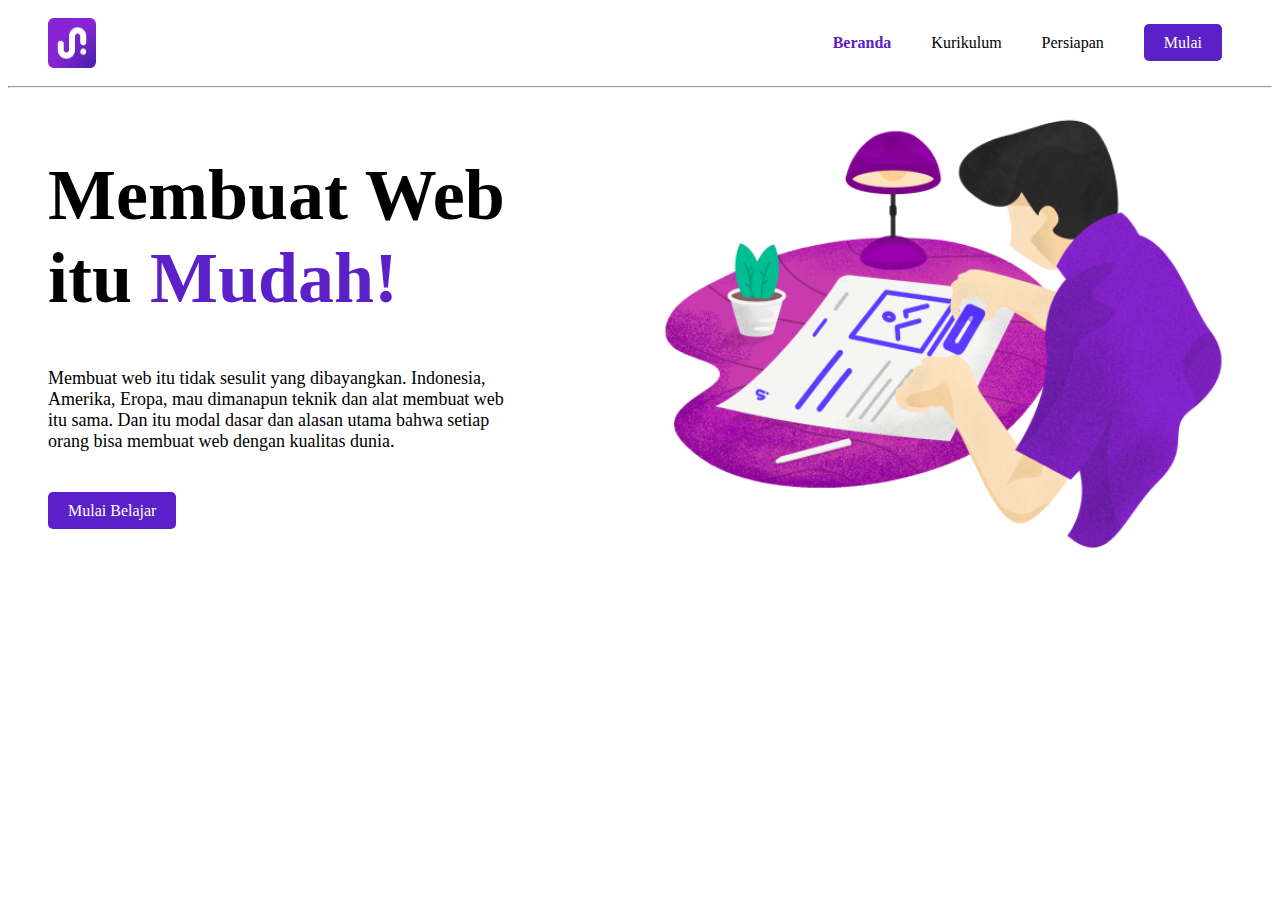
==== Pertemuan1/pertemuan1.html @ d74865fd "pertemuan 1" ====
<!DOCTYPE html>
<html lang="en">
<head>
    <meta charset="UTF-8">
    <meta http-equiv="X-UA-Compatible" content="IE=edge">
    <meta name="viewport" content="width=device-width, initial-scale=1.0">
    <link rel="stylesheet" href="style.css">
    <title>Pertemuan 1</title>
</head>
<body>
    <header>
        <nav>
            <img srcset="./images/logo-icon-normal.png 1x, ./images/logo-icon-normal@2x.png 2x" alt="logo" class="logo">
            <ul>
                <li><a href="#" class="active">Beranda</a></li>
                <li><a href="#">Kurikulum</a></li>
                <li><a href="#">Persiapan</a></li>
                <li><a href="#" class="btn-mulai">Mulai</a></li>
            </ul>
        </nav>
    </header>
    <hr>
    <main>
        <section>
            <div class="deskripsi">
                <h1>Membuat Web <br> itu <span>Mudah!</span></h1>
                <p>Membuat web itu tidak sesulit yang dibayangkan. Indonesia,<br> Amerika, Eropa,
                    mau dimanapun teknik dan alat membuat web <br>itu sama.
                    Dan itu modal dasar dan alasan utama bahwa setiap <br>orang bisa membuat web dengan kualitas dunia.
                </p>
                <a href="#" class="mulai">Mulai Belajar</a>
            </div>
            <div class="gambar">
                <img srcset="./images/img-hero.png 1x, ./images/img-hero@2x.png 2x" alt="gambar">
            </div>
        </section>
    </main>
    <script src="script.js"></script>
</body>
</html>
---- Pertemuan1/style.css ----
@import url('https://rsms.me/inter/inter.css');
body{
    font-family: 'Inter';
}
:root{
    --purple-color:#5B20C7;
    --dark-color: black;
    --white-color:white;
}
nav{
    display: flex;
    justify-content: space-between;
    padding: 10px 40px;
}
main{
    padding: 10px 40px;
}
nav ul{
    display: flex;
    list-style-type: none;
}
ul li{
    padding: 0 10px;
    margin-left: 20px;
}
a{
    text-decoration: none;
    color: var(--dark-color)
}
li> a:hover{
    border-bottom:2px solid var(--purple-color);
}
.btn-mulai:hover{
    color:var(--white-color);
}
section{
    display: grid;
    grid-template-columns: repeat(2,1fr);
    grid-column-gap: 30px;
}
.gambar img{
    width: 100%;
}
h1{
    font-size: 72px;
}
.active{
    color:var(--purple-color);
    font-weight: 900;
}
h1 span{
    color:var(--purple-color);
    margin:20px 0
}
.deskripsi p{
    margin-bottom: 50px;
    font-size: 18px;
}
.mulai,.btn-mulai{
    padding: 10px 20px;
    background-color:var(--purple-color);
    color:var(--white-color);
    border-radius: 5px;
}

@media(max-width:768px) {
    section{
        display: grid;
        grid-template-columns: 1fr;
    }
}
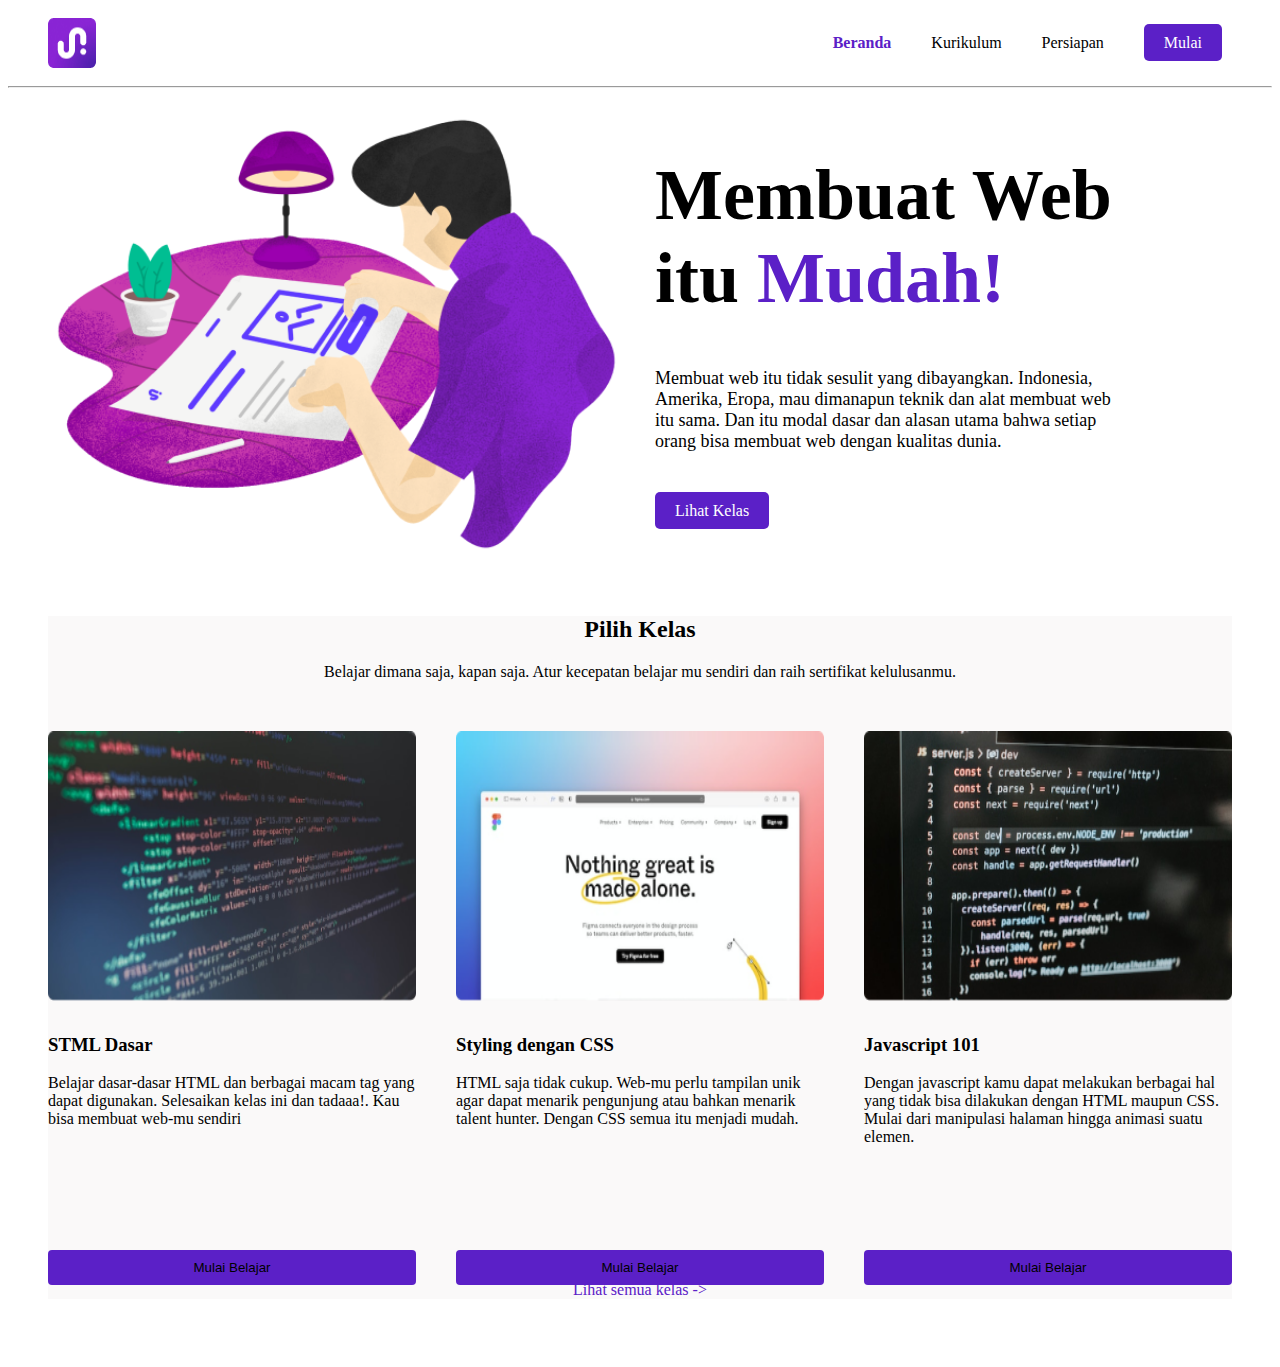
==== commit 98560a4a: "up" ====
--- a/Pertemuan1/pertemuan1.html
+++ b/Pertemuan1/pertemuan1.html
@@ -5,6 +5,7 @@
     <meta http-equiv="X-UA-Compatible" content="IE=edge">
     <meta name="viewport" content="width=device-width, initial-scale=1.0">
     <link rel="stylesheet" href="style.css">
+    <link rel="stylesheet" href="https://cdnjs.cloudflare.com/ajax/libs/font-awesome/6.2.0/css/all.min.css">
     <title>Pertemuan 1</title>
 </head>
 <body>
@@ -17,23 +18,78 @@
                 <li><a href="#">Persiapan</a></li>
                 <li><a href="#" class="btn-mulai">Mulai</a></li>
             </ul>
+            <i class="fa-solid fa-bars"></i>
         </nav>
     </header>
     <hr>
     <main>
-        <section>
+        <section class="intro">
+            
+            <div class="gambar">
+                <img srcset="./images/img-hero.png 1x, ./images/img-hero@2x.png 2x" alt="gambar">
+            </div>
             <div class="deskripsi">
                 <h1>Membuat Web <br> itu <span>Mudah!</span></h1>
                 <p>Membuat web itu tidak sesulit yang dibayangkan. Indonesia,<br> Amerika, Eropa,
                     mau dimanapun teknik dan alat membuat web <br>itu sama.
                     Dan itu modal dasar dan alasan utama bahwa setiap <br>orang bisa membuat web dengan kualitas dunia.
                 </p>
-                <a href="#" class="mulai">Mulai Belajar</a>
-            </div>
-            <div class="gambar">
-                <img srcset="./images/img-hero.png 1x, ./images/img-hero@2x.png 2x" alt="gambar">
+                <a href="#" class="mulai">Lihat Kelas</a>
             </div>
         </section>
+        <section class="content-section">
+            <div class="sub-judul">
+                <h2>Pilih Kelas</h2>
+                <p>
+                    Belajar dimana saja, kapan saja. Atur kecepatan belajar mu sendiri dan raih sertifikat kelulusanmu.
+                </p>
+            </div>
+            <div class="content">
+                <div class="card">
+                    <!-- <div class="card-image"> -->
+                        <img srcset="./images/img-html.png 1x, ./images/img-html@2x.png 2x" alt="coding" >
+                    <!-- </div> -->
+                    <div class="deskripsi">
+                        <h3>STML Dasar</h3>
+                        Belajar dasar-dasar HTML dan berbagai macam tag yang dapat digunakan. 
+                        Selesaikan kelas ini dan tadaaa!. Kau bisa membuat web-mu sendiri
+                    </div>
+                    <div class="card-footer">
+                        <button>Mulai Belajar</button>
+                    </div>
+                </div>
+                <div class="card">
+                    <!-- <div class="card-image"> -->
+                        <img srcset="./images/img-css.png 1x, ./images/img-css@2x@2x.png 2x" alt="coding" >
+                    <!-- </div> -->
+                    <div class="deskripsi">
+                       <h3>Styling dengan CSS</h3> 
+                       HTML saja tidak cukup. Web-mu perlu tampilan unik agar dapat menarik pengunjung atau bahkan menarik talent hunter. Dengan CSS semua itu menjadi mudah.
+                    </div>
+                    <div class="card-footer">
+                        <button>Mulai Belajar</button>
+                    </div>
+                </div>
+                <div class="card">
+                    <!-- <div class="card-image"> -->
+                        <img srcset="./images/img-js.png 1x, ./images/img-js@2x@2x.png 2x" alt="coding" >
+                    <!-- </div> -->
+                    <div class="deskripsi">
+                        <h3>Javascript 101</h3>
+                        Dengan javascript kamu dapat melakukan berbagai hal yang tidak bisa dilakukan dengan HTML maupun CSS. Mulai dari manipulasi halaman hingga animasi suatu elemen. 
+                    </div>
+                    <div class="card-footer">
+                        <button>Mulai Belajar</button>
+                    </div>
+                </div>
+            </div>
+        
+
+            <div class="pilih">
+                <a href="">Lihat semua kelas -></a> 
+            </div>
+    </section>
+      
     </main>
     <script src="script.js"></script>
 </body>
--- a/Pertemuan1/style.css
+++ b/Pertemuan1/style.css
@@ -33,7 +33,7 @@
 .btn-mulai:hover{
     color:var(--white-color);
 }
-section{
+.intro{
     display: grid;
     grid-template-columns: repeat(2,1fr);
     grid-column-gap: 30px;
@@ -62,10 +62,79 @@
     color:var(--white-color);
     border-radius: 5px;
 }
-
+/* content */
+.content{
+    display: grid;
+    grid-template-columns: repeat(3,1fr);
+    grid-column-gap: 40px;
+    height: 50vh;
+}
+.card{
+    height: 60vh;
+}
+.card img{
+    height: 30vh;
+    width: 100%;
+}
+.card>.deskripsi{
+    height: 25vh;
+    padding: 10px 0;
+}
+.card>.card-footer{
+    height: 5vh;
+    text-align: center;
+}
+.card-footer button{
+    border: none;
+    border-radius: 4px;
+    width: 100%;
+    background-color: #5B20C7;
+    padding: 10px;
+}
+section{
+    margin-bottom: 50px;
+}
+.sub-judul{
+    text-align: center;
+    margin: 50px 0;
+}
+.content-section{
+    background-color:  rgba(250, 249, 249, 1);
+    height: fit-content;
+}
+.pilih{
+    margin-top: 100px;
+    text-align: center;
+}
+.pilih a{
+    text-decoration: none;
+    color: #5B20C7;
+}
+nav>.fa-bars{
+    display: none;
+}
 @media(max-width:768px) {
-    section{
+    .intro{
         display: grid;
         grid-template-columns: 1fr;
     }
+    .content{
+        grid-template-columns: 1fr;
+        grid-row-gap: 80px;
+    }
+    .pilih{
+        margin-top: 950px;
+    }
+    nav>.fa-bars{
+        display: block;
+        font-size: 30px;
+        color: #5B20C7;
+    }
+    nav ul{
+        display: none;
+    }
+    .deskripsi a{
+        width: 500px;
+    }
+
 }
